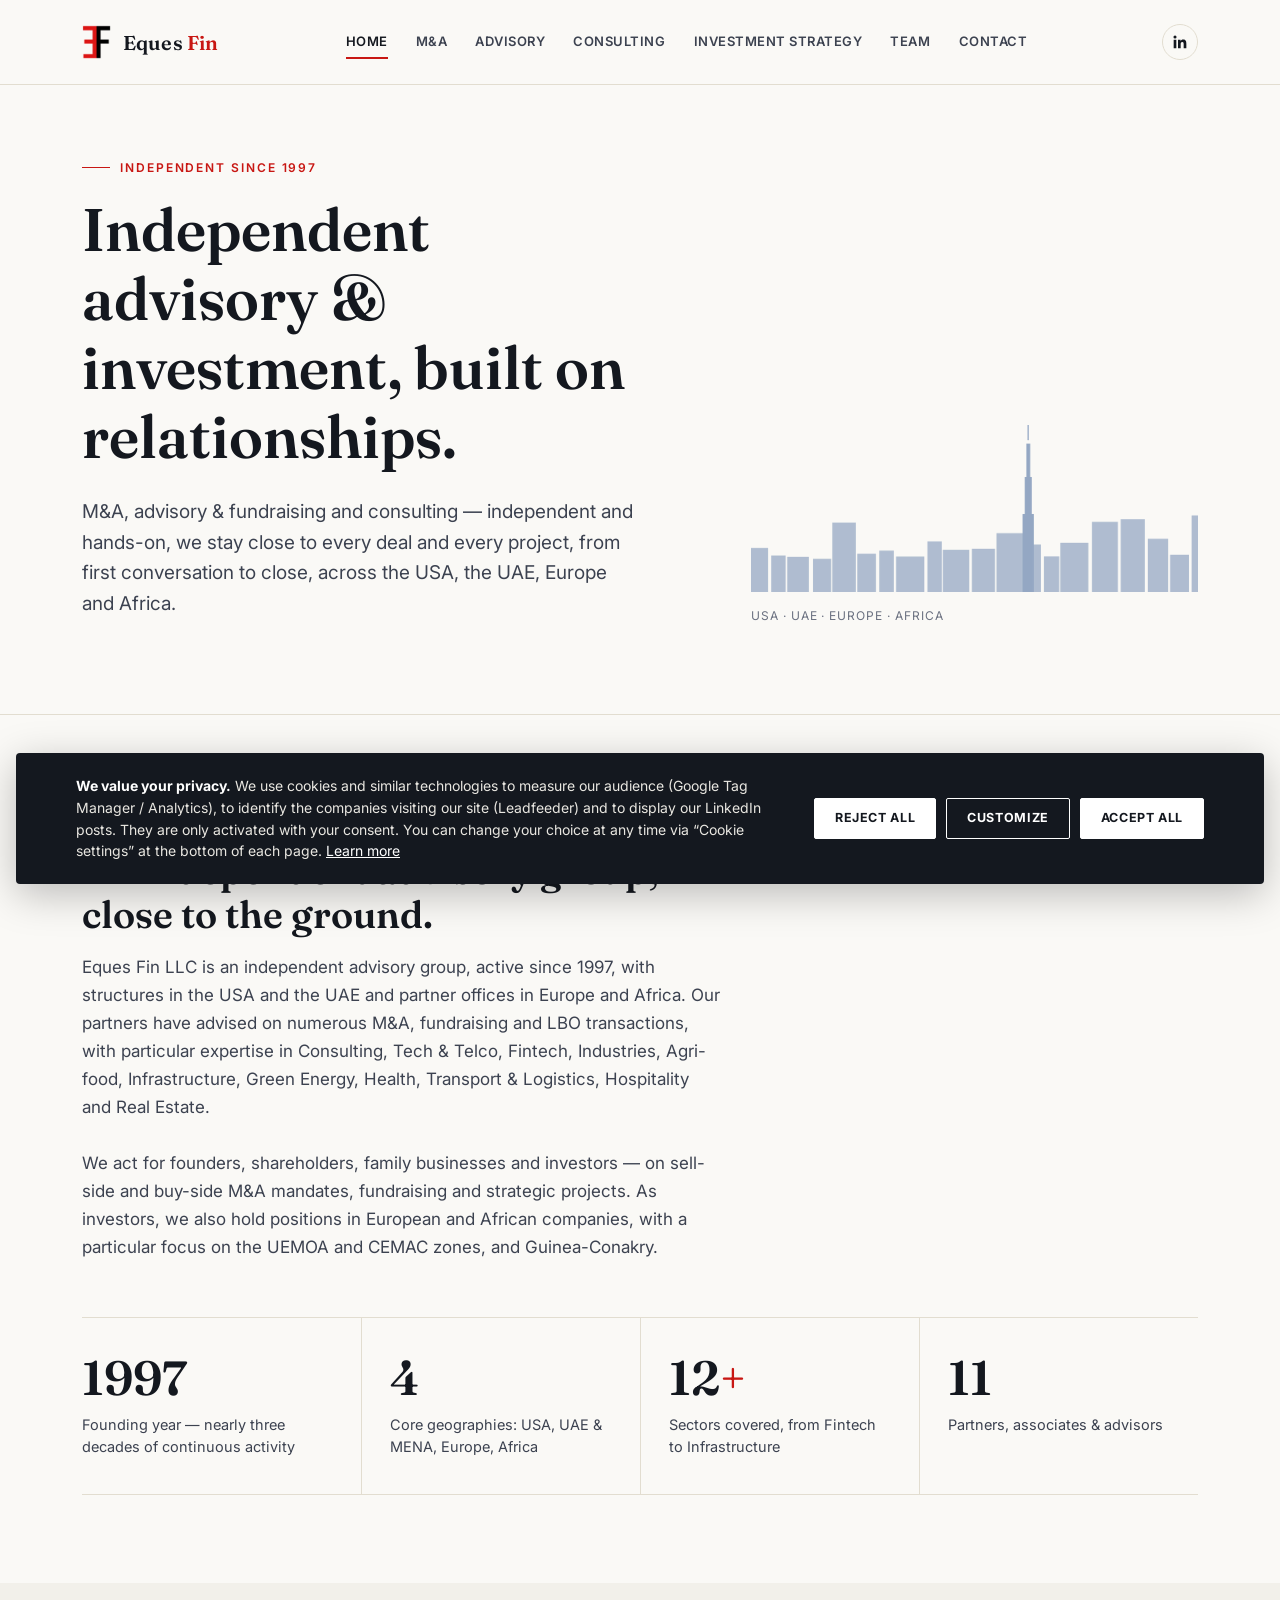
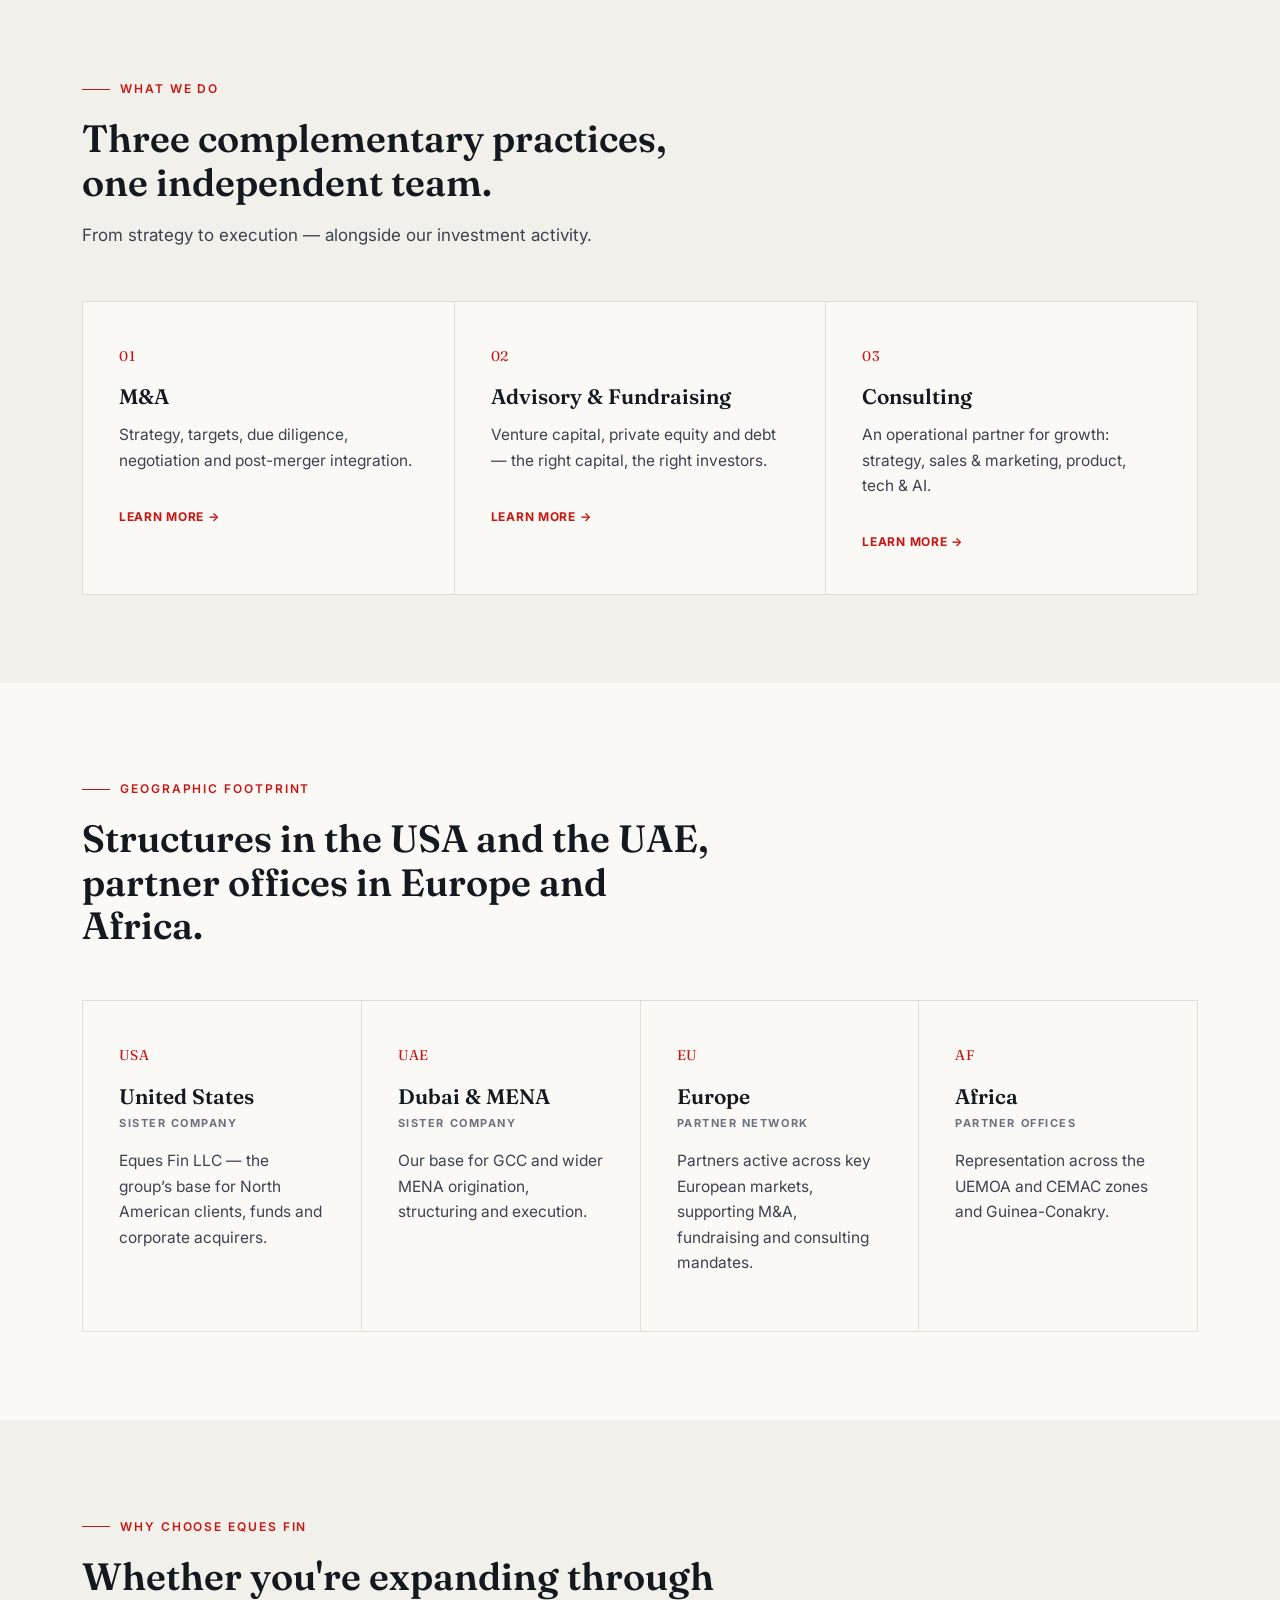
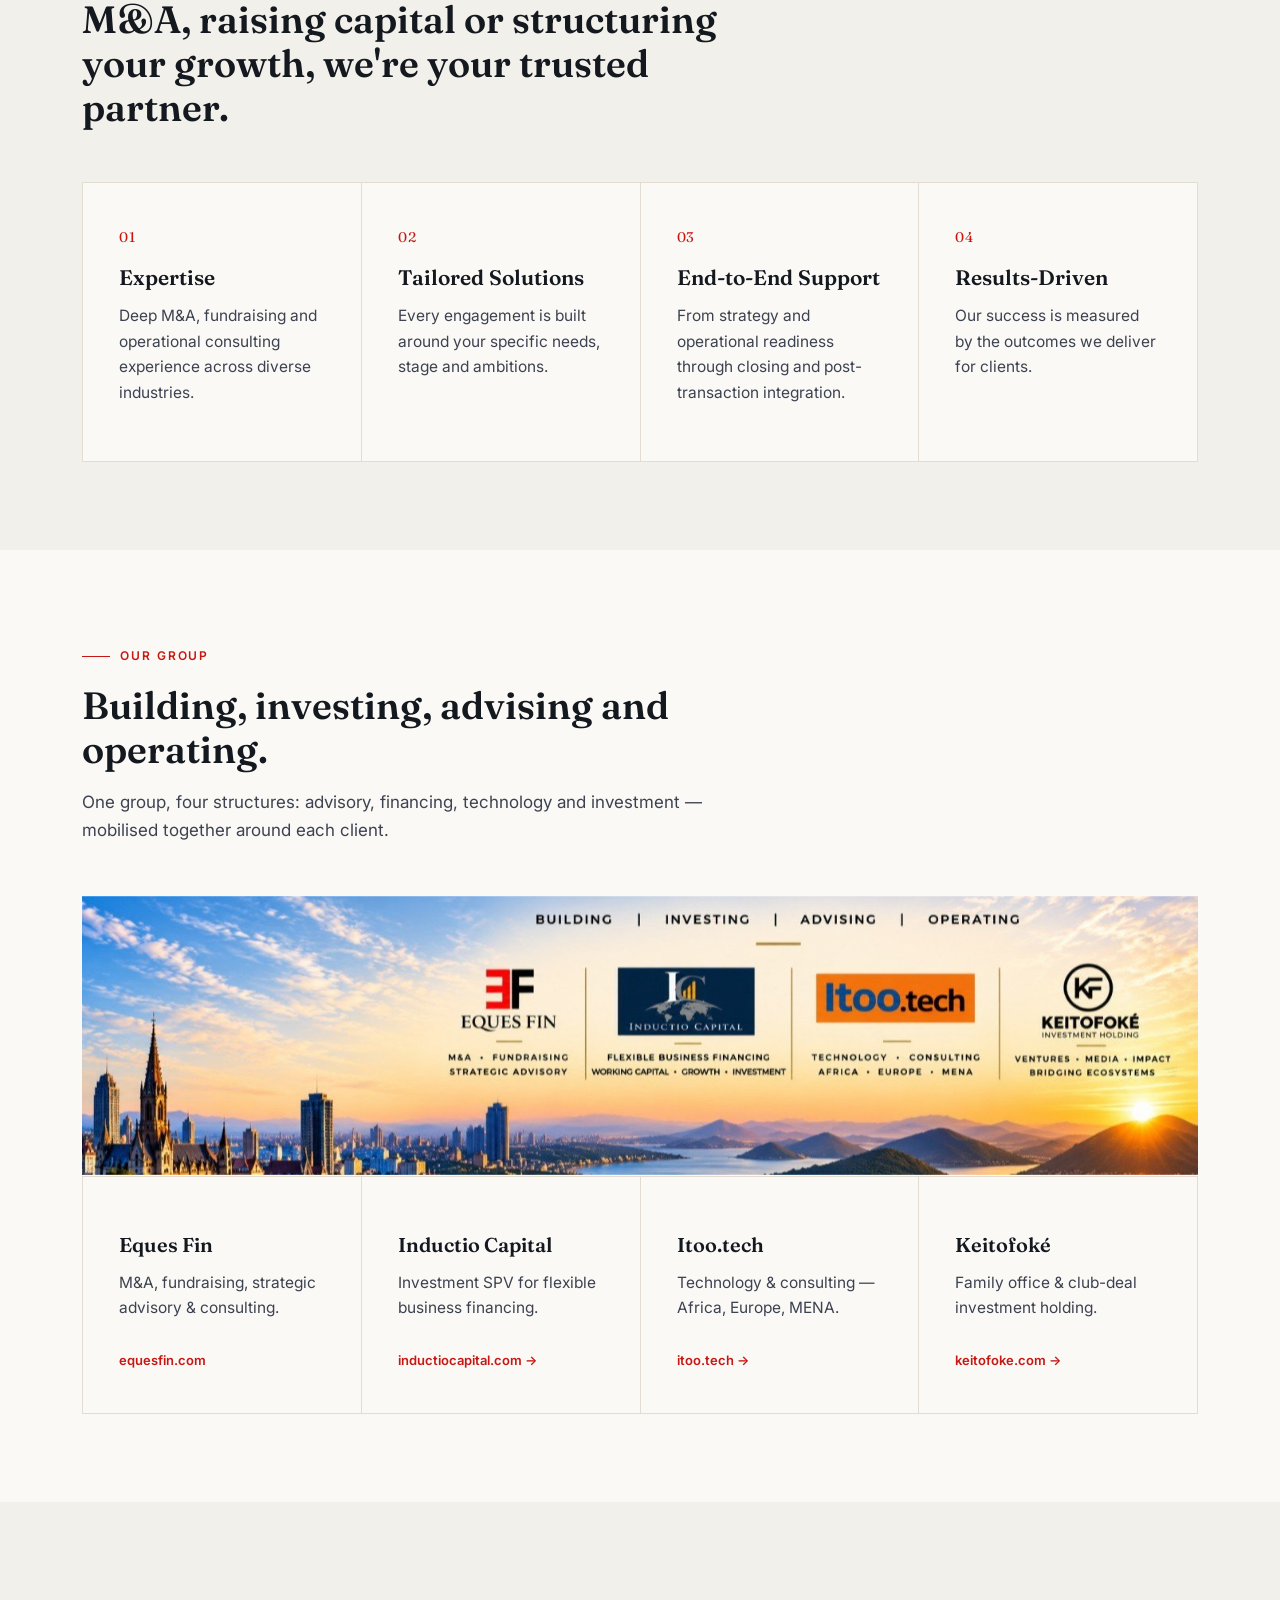
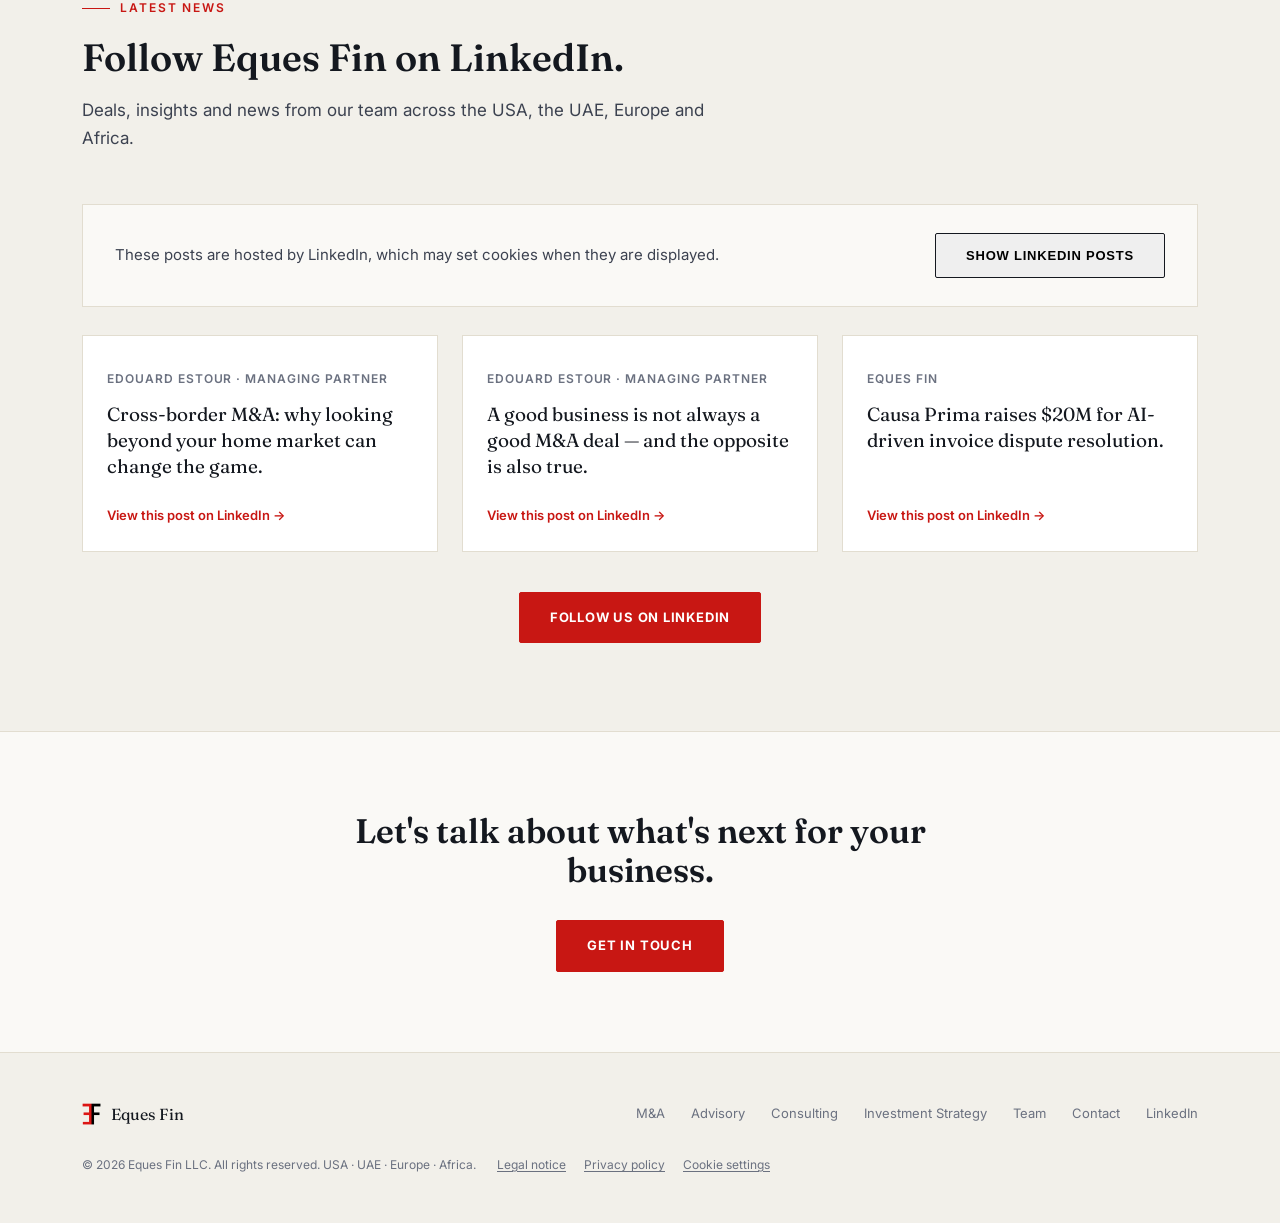
==== index.html @ c5fbca93 "Site Eques Fin : bloc LinkedIn sur la page d'accueil Co-Authored-By: Claude Opus 5.5 <noreply@anthro" ====
<!doctype html>
<html lang="en">
<head>
<!-- Consent: Google Consent Mode v2 defaults (denied). GTM and Leadfeeder are only loaded by /assets/js/consent.js after opt-in. -->
<script>window.dataLayer=window.dataLayer||[];function gtag(){dataLayer.push(arguments);}
gtag('consent','default',{ad_storage:'denied',ad_user_data:'denied',ad_personalization:'denied',analytics_storage:'denied',functionality_storage:'granted',security_storage:'granted',wait_for_update:500});</script>
<script src="/assets/js/consent.js?v=20261022" defer></script>
<meta charset="UTF-8">
<meta name="viewport" content="width=device-width, initial-scale=1">
<title>Home | Eques Fin</title>
<meta name="description" content="Eques Fin is an independent advisory and investment group active since 1997 across the USA, the UAE, Europe and Africa — M&A, advisory & fundraising, consulting and investment.">
<link rel="canonical" href="https://equesfin.com/">
<meta property="og:type" content="website">
<meta property="og:site_name" content="Eques Fin">
<meta property="og:title" content="Home | Eques Fin">
<meta property="og:description" content="Eques Fin is an independent advisory and investment group active since 1997 across the USA, the UAE, Europe and Africa — M&A, advisory & fundraising, consulting and investment.">
<meta property="og:url" content="https://equesfin.com/">
<meta property="og:image" content="https://equesfin.com/assets/img/group-banner.jpg">
<meta name="twitter:card" content="summary_large_image">
<link rel="icon" href="/assets/img/logo_icon.png">
<link rel="preconnect" href="https://fonts.googleapis.com"><link rel="preconnect" href="https://fonts.gstatic.com" crossorigin><link href="https://fonts.googleapis.com/css2?family=Fraunces:opsz,wght@9..144,500;9..144,600;9..144,650&family=Inter:wght@400;500;600;700&display=swap" rel="stylesheet">
<link rel="stylesheet" href="/assets/css/style.css?v=20261022">
<script type="application/ld+json">
{"@context":"https://schema.org","@type":"Organization","name":"Eques Fin LLC","url":"https://www.equesfin.com","logo":"https://www.equesfin.com/assets/img/logo_icon.png","foundingDate":"1997","description":"Independent advisory group active since 1997 across the USA, the UAE, Europe and Africa: M&A, advisory & fundraising, consulting and investment.","areaServed":["United States","United Arab Emirates","Europe","Africa"],"sameAs":["https://www.linkedin.com/company/equesfin/"]}
</script>
</head>
<body>
<header class="site-nav">
  <div class="wrap">
    <a class="brand" href="/">
      <img src="/assets/img/logo_icon.png" alt="Eques Fin">
      <span class="brand-word">Eques <b>Fin</b></span>
    </a>
    <nav class="nav-links" id="navLinks">
      <a href="/" class="active">Home</a>
      <a href="/m-a" class="">M&amp;A</a>
      <a href="/advisory" class="">Advisory</a>
      <a href="/consulting" class="">Consulting</a>
      <a href="/investment-strategy" class="">Investment Strategy</a>
      <a href="/team" class="">Team</a>
      <a href="/contact" class="">Contact</a>
    </nav>
    <a class="nav-li" href="https://www.linkedin.com/company/equesfin/" target="_blank" rel="noopener" aria-label="Eques Fin on LinkedIn"><svg width="18" height="18" viewBox="0 0 24 24" fill="currentColor" aria-hidden="true"><path d="M20.45 20.45h-3.56v-5.57c0-1.33-.02-3.04-1.85-3.04-1.85 0-2.14 1.45-2.14 2.94v5.67H9.34V9h3.42v1.56h.05c.48-.9 1.64-1.85 3.38-1.85 3.6 0 4.27 2.37 4.27 5.46v6.28zM5.34 7.43a2.06 2.06 0 1 1 0-4.12 2.06 2.06 0 0 1 0 4.12zM7.12 20.45H3.56V9h3.56v11.45z"/></svg></a>
    <button class="nav-toggle" id="navToggle" aria-label="Menu"><span></span><span></span><span></span></button>
  </div>
</header>

<section class="hero with-image">
  <div class="wrap hero-grid">
    <div>
      <p class="eyebrow">Independent since 1997</p>
      <h1>Independent advisory &amp; investment, built on relationships.</h1>
      <p class="lede">M&amp;A, advisory &amp; fundraising and consulting &mdash; independent and hands-on, we stay close to every deal and every project, from first conversation to close, across the USA, the UAE, Europe and Africa.</p>
    </div>
    <div class="hero-figure">
      <img src="/assets/img/skyline.png" alt="City skyline">
      <p class="cap">USA &middot; UAE &middot; Europe &middot; Africa</p>
    </div>
  </div>
</section>

<section>
  <div class="wrap">
    <div class="section-head">
      <p class="eyebrow">Who we are</p>
      <h2>An independent advisory group, close to the ground.</h2>
      <p class="sub">Eques Fin LLC is an independent advisory group, active since 1997, with structures in the USA and the UAE and partner offices in Europe and Africa. Our partners have advised on numerous M&amp;A, fundraising and LBO transactions, with particular expertise in Consulting, Tech &amp; Telco, Fintech, Industries, Agri-food, Infrastructure, Green Energy, Health, Transport &amp; Logistics, Hospitality and Real Estate.</p>
    </div>
    <p class="sub" style="max-width:640px;margin-top:-24px;color:var(--ink-soft);font-size:17px;">We act for founders, shareholders, family businesses and investors &mdash; on sell-side and buy-side M&amp;A mandates, fundraising and strategic projects. As investors, we also hold positions in European and African companies, with a particular focus on the UEMOA and CEMAC zones, and Guinea-Conakry.</p>

    <div class="stats" style="margin-top:56px;">
      <div class="stat"><div class="big">1997</div><p>Founding year &mdash; nearly three decades of continuous activity</p></div>
      <div class="stat"><div class="big">4</div><p>Core geographies: USA, UAE &amp; MENA, Europe, Africa</p></div>
      <div class="stat"><div class="big">12<em>+</em></div><p>Sectors covered, from Fintech to Infrastructure</p></div>
      <div class="stat"><div class="big">11</div><p>Partners, associates &amp; advisors</p></div>
    </div>
  </div>
</section>

<section class="alt">
  <div class="wrap">
    <div class="section-head">
      <p class="eyebrow">What we do</p>
      <h2>Three complementary practices, one independent team.</h2>
      <p class="sub">From strategy to execution &mdash; alongside our investment activity.</p>
    </div>
    <div class="grid-cards cols-3">
      <a class="card" href="/m-a">
        <span class="num">01</span>
        <h3>M&amp;A</h3>
        <p>Strategy, targets, due diligence, negotiation and post-merger integration.</p>
        <span class="more">Learn more &rarr;</span>
      </a>
      <a class="card" href="/advisory">
        <span class="num">02</span>
        <h3>Advisory &amp; Fundraising</h3>
        <p>Venture capital, private equity and debt &mdash; the right capital, the right investors.</p>
        <span class="more">Learn more &rarr;</span>
      </a>
      <a class="card" href="/consulting">
        <span class="num">03</span>
        <h3>Consulting</h3>
        <p>An operational partner for growth: strategy, sales &amp; marketing, product, tech &amp; AI.</p>
        <span class="more">Learn more &rarr;</span>
      </a>
    </div>
  </div>
</section>

<section>
  <div class="wrap">
    <div class="section-head">
      <p class="eyebrow">Geographic footprint</p>
      <h2>Structures in the USA and the UAE, partner offices in Europe and Africa.</h2>
    </div>
    <div class="grid-cards cols-4 geo">
      <div class="card">
        <span class="num">USA</span>
        <h3>United States</h3>
        <span class="kind">Sister company</span>
        <p>Eques Fin LLC &mdash; the group&rsquo;s base for North American clients, funds and corporate acquirers.</p>
      </div>
      <div class="card">
        <span class="num">UAE</span>
        <h3>Dubai &amp; MENA</h3>
        <span class="kind">Sister company</span>
        <p>Our base for GCC and wider MENA origination, structuring and execution.</p>
      </div>
      <div class="card">
        <span class="num">EU</span>
        <h3>Europe</h3>
        <span class="kind">Partner network</span>
        <p>Partners active across key European markets, supporting M&amp;A, fundraising and consulting mandates.</p>
      </div>
      <div class="card">
        <span class="num">AF</span>
        <h3>Africa</h3>
        <span class="kind">Partner offices</span>
        <p>Representation across the UEMOA and CEMAC zones and Guinea-Conakry.</p>
      </div>
    </div>
  </div>
</section>

<section class="alt">
  <div class="wrap">
    <div class="section-head">
      <p class="eyebrow">Why choose Eques Fin</p>
      <h2>Whether you're expanding through M&amp;A, raising capital or structuring your growth, we're your trusted partner.</h2>
    </div>
    <div class="grid-cards cols-4">
      <div class="card">
        <span class="num">01</span>
        <h3>Expertise</h3>
        <p>Deep M&amp;A, fundraising and operational consulting experience across diverse industries.</p>
      </div>
      <div class="card">
        <span class="num">02</span>
        <h3>Tailored Solutions</h3>
        <p>Every engagement is built around your specific needs, stage and ambitions.</p>
      </div>
      <div class="card">
        <span class="num">03</span>
        <h3>End-to-End Support</h3>
        <p>From strategy and operational readiness through closing and post-transaction integration.</p>
      </div>
      <div class="card">
        <span class="num">04</span>
        <h3>Results-Driven</h3>
        <p>Our success is measured by the outcomes we deliver for clients.</p>
      </div>
    </div>
  </div>
</section>

<section class="group">
  <div class="wrap">
    <div class="section-head">
      <p class="eyebrow">Our group</p>
      <h2>Building, investing, advising and operating.</h2>
      <p class="sub">One group, four structures: advisory, financing, technology and investment &mdash; mobilised together around each client.</p>
    </div>
    <img class="group-banner" src="/assets/img/group-banner.jpg" alt="Eques Fin, Inductio Capital, Itoo.tech and Keitofoké">
    <div class="grid-cards cols-4">
      <div class="card">
        <h3>Eques Fin</h3>
        <p>M&amp;A, fundraising, strategic advisory &amp; consulting.</p>
        <a class="site" href="https://www.equesfin.com">equesfin.com</a>
      </div>
      <div class="card">
        <h3>Inductio Capital</h3>
        <p>Investment SPV for flexible business financing.</p>
        <a class="site" href="https://www.inductiocapital.com" target="_blank" rel="noopener">inductiocapital.com &rarr;</a>
      </div>
      <div class="card">
        <h3>Itoo.tech</h3>
        <p>Technology &amp; consulting &mdash; Africa, Europe, MENA.</p>
        <a class="site" href="https://www.itoo.tech" target="_blank" rel="noopener">itoo.tech &rarr;</a>
      </div>
      <div class="card">
        <h3>Keitofok&eacute;</h3>
        <p>Family office &amp; club-deal investment holding.</p>
        <a class="site" href="https://www.keitofoke.com" target="_blank" rel="noopener">keitofoke.com &rarr;</a>
      </div>
    </div>
  </div>
</section>

<section class="alt linkedin-feed" id="linkedin">
  <div class="wrap">
    <div class="section-head">
      <p class="eyebrow">Latest news</p>
      <h2>Follow Eques Fin on LinkedIn.</h2>
      <p class="sub">Deals, insights and news from our team across the USA, the UAE, Europe and Africa.</p>
    </div>
    <div class="li-consent" hidden>
      <p>These posts are hosted by LinkedIn, which may set cookies when they are displayed.</p>
      <button type="button" class="btn" data-li-load>Show LinkedIn posts</button>
    </div>
    <div class="li-grid">
      <div class="li-post" data-li-urn="urn:li:activity:7518970971459059712">
        <div class="li-teaser"><span class="li-author">Edouard Estour &middot; Managing Partner</span><p>Cross-border M&amp;A: why looking beyond your home market can change the game.</p></div>
        <a class="li-fallback" href="https://www.linkedin.com/feed/update/urn:li:activity:7518970971459059712" target="_blank" rel="noopener">View this post on LinkedIn &rarr;</a>
      </div>
      <div class="li-post" data-li-urn="urn:li:activity:7516774988008275968">
        <div class="li-teaser"><span class="li-author">Edouard Estour &middot; Managing Partner</span><p>A good business is not always a good M&amp;A deal &mdash; and the opposite is also true.</p></div>
        <a class="li-fallback" href="https://www.linkedin.com/feed/update/urn:li:activity:7516774988008275968" target="_blank" rel="noopener">View this post on LinkedIn &rarr;</a>
      </div>
      <div class="li-post" data-li-urn="urn:li:activity:7516375061646303233">
        <div class="li-teaser"><span class="li-author">Eques Fin</span><p>Causa Prima raises $20M for AI-driven invoice dispute resolution.</p></div>
        <a class="li-fallback" href="https://www.linkedin.com/feed/update/urn:li:activity:7516375061646303233" target="_blank" rel="noopener">View this post on LinkedIn &rarr;</a>
      </div>
    </div>
    <div class="li-follow">
      <a class="btn primary" href="https://www.linkedin.com/company/equesfin/" target="_blank" rel="noopener">Follow us on LinkedIn</a>
    </div>
  </div>
</section>
<script>
/* LinkedIn posts: loaded only with marketing consent, or when the visitor clicks "Show LinkedIn posts". */
(function(){
  var sec=document.getElementById('linkedin'); if(!sec) return;
  var box=sec.querySelector('.li-consent'), done=false;
  function consented(){
    try{var m=document.cookie.match(/(?:^|;\s*)eqf_consent=([^;]*)/);return !!(m&&JSON.parse(decodeURIComponent(m[1])).marketing);}catch(e){return false;}
  }
  function load(){
    if(done) return; done=true; box.hidden=true; sec.classList.add('li-loaded');
    sec.querySelectorAll('.li-post').forEach(function(d){
      var f=document.createElement('iframe');
      f.src='https://www.linkedin.com/embed/feed/update/'+d.getAttribute('data-li-urn');
      f.title='Eques Fin LinkedIn post'; f.loading='lazy'; f.setAttribute('frameborder','0'); f.setAttribute('allowfullscreen','');
      d.insertBefore(f,d.firstChild);
    });
  }
  if(consented()) load(); else box.hidden=false;
  sec.querySelector('[data-li-load]').addEventListener('click',load);
  document.addEventListener('eqf:consent',function(e){ if(e.detail&&e.detail.marketing) load(); });
})();
</script>

<section class="cta-band">
  <div class="wrap">
    <h2>Let's talk about what's next for your business.</h2>
    <a class="btn primary" href="/contact">Get in touch</a>
  </div>
</section>
<footer>
  <div class="wrap footer-grid">
    <div class="footer-brand">
      <img src="/assets/img/logo_icon.png" alt="Eques Fin">
      Eques Fin
    </div>
    <div class="footer-links">
      <a href="/m-a">M&amp;A</a>
      <a href="/advisory">Advisory</a>
      <a href="/consulting">Consulting</a>
      <a href="/investment-strategy">Investment Strategy</a>
      <a href="/team">Team</a>
      <a href="/contact">Contact</a>
      <a href="https://www.linkedin.com/company/equesfin/" target="_blank" rel="noopener">LinkedIn</a>
    </div>
    <div class="footer-copy">&copy; 2026 Eques Fin LLC. All rights reserved. USA &middot; UAE &middot; Europe &middot; Africa.
      <span class="footer-legal"><a href="/legal-notice">Legal notice</a><a href="/privacy-policy">Privacy policy</a><a href="/privacy-policy#cookies" data-cookie-settings>Cookie settings</a></span></div>
  </div>
</footer>
<script>
  var t=document.getElementById('navToggle'), n=document.getElementById('navLinks');
  if(t){t.addEventListener('click',function(){n.classList.toggle('open');});}
</script>
</body>
</html>
---- assets/css/style.css ----
/* ===== Eques Fin — Netlify rebuild ===== */

:root{
  --bg:#faf9f6;
  --bg-alt:#f2f0ea;
  --ink:#14181f;
  --ink-soft:#3c4250;
  --muted:#6b7180;
  --red:#c81713;
  --line:#e2ddd0;
  --white:#ffffff;
  --serif:"Fraunces", Georgia, "Times New Roman", serif;
  --sans:-apple-system, BlinkMacSystemFont, "Inter", "Segoe UI", Helvetica, Arial, sans-serif;
  --maxw:1180px;
}

*{box-sizing:border-box;}
html{scroll-behavior:smooth;}
body{
  margin:0;
  background:var(--bg);
  color:var(--ink);
  font-family:var(--sans);
  font-size:16px;
  line-height:1.65;
  -webkit-font-smoothing:antialiased;
}
img{max-width:100%;display:block;}
a{color:inherit;text-decoration:none;}
.wrap{max-width:var(--maxw);margin:0 auto;padding:0 32px;}

h1,h2,h3,h4{
  font-family:var(--serif);
  font-weight:600;
  line-height:1.15;
  margin:0;
  color:var(--ink);
}

.eyebrow{
  display:inline-flex;
  align-items:center;
  gap:10px;
  font-size:12px;
  font-weight:600;
  letter-spacing:.16em;
  text-transform:uppercase;
  color:var(--red);
  margin:0 0 18px;
}
.eyebrow::before{
  content:"";
  width:28px;
  height:1px;
  background:var(--red);
  display:inline-block;
}

/* ---------- Nav ---------- */
.site-nav{
  position:sticky;
  top:0;
  z-index:50;
  background:rgba(250,249,246,.92);
  backdrop-filter:saturate(180%) blur(8px);
  border-bottom:1px solid var(--line);
}
.site-nav .wrap{
  display:flex;
  align-items:center;
  justify-content:space-between;
  height:84px;
}
.brand{display:flex;align-items:center;gap:12px;}
.brand img{height:34px;width:auto;}
.brand-word{font-family:var(--serif);font-size:20px;font-weight:600;letter-spacing:.01em;}
.brand-word b{color:var(--red);font-weight:600;}

.nav-links{display:flex;align-items:center;gap:34px;}
.nav-links a{
  font-size:13px;
  font-weight:600;
  letter-spacing:.04em;
  text-transform:uppercase;
  color:var(--ink-soft);
  position:relative;
  padding:6px 0;
}
.nav-links a:hover,.nav-links a.active{color:var(--ink);}
.nav-links a.active::after{
  content:"";
  position:absolute;
  left:0;right:0;bottom:0;
  height:2px;
  background:var(--red);
}
.nav-cta{
  border:1px solid var(--ink);
  padding:9px 18px !important;
  border-radius:2px;
}
.nav-cta:hover{background:var(--ink);color:var(--white) !important;}

.nav-toggle{display:none;background:none;border:0;cursor:pointer;padding:8px;}
.nav-toggle span{display:block;width:22px;height:2px;background:var(--ink);margin:5px 0;}

.nav-li{
  display:flex;
  align-items:center;
  justify-content:center;
  width:36px;height:36px;
  border-radius:50%;
  color:var(--ink);
  border:1px solid var(--line);
  margin-left:8px;
  transition:background .2s ease,color .2s ease;
}
.nav-li:hover{background:var(--red);color:var(--white);border-color:var(--red);}
.nav-li-mobile{display:none;}

/* ---------- Hero ---------- */
.hero{
  padding:96px 0 76px;
  border-bottom:1px solid var(--line);
}
.hero.with-image{padding-top:64px;}
.hero-grid{
  display:grid;
  grid-template-columns:1.15fr .85fr;
  gap:64px;
  align-items:end;
}
.hero h1{
  font-size:clamp(38px,5vw,60px);
  max-width:15ch;
}
.hero .lede{
  margin-top:26px;
  font-size:19px;
  color:var(--ink-soft);
  max-width:46ch;
  line-height:1.6;
}
.hero-figure{position:relative;}
.hero-figure img{width:100%;height:auto;opacity:.9;}
.hero-figure .cap{
  margin-top:14px;
  font-size:12px;
  letter-spacing:.08em;
  text-transform:uppercase;
  color:var(--muted);
}

.page-hero{padding:80px 0 56px;border-bottom:1px solid var(--line);}
.page-hero h1{font-size:clamp(34px,4.6vw,50px);max-width:20ch;}
.page-hero .lede{margin-top:22px;font-size:18px;color:var(--ink-soft);max-width:60ch;}

/* ---------- Sections ---------- */
section{padding:88px 0;}
section.alt{background:var(--bg-alt);}
section.tight{padding:64px 0;}
.section-head{max-width:640px;margin-bottom:52px;}
.section-head h2{font-size:clamp(28px,3.4vw,38px);}
.section-head .sub{margin-top:16px;color:var(--ink-soft);font-size:17px;}

hr.rule{border:0;border-top:1px solid var(--line);margin:0;}

/* ---------- Numbered feature grid (replaces bullet lists) ---------- */
.grid-cards{
  display:grid;
  grid-template-columns:repeat(2,1fr);
  gap:1px;
  background:var(--line);
  border:1px solid var(--line);
}
.grid-cards.cols-4{grid-template-columns:repeat(4,1fr);}
.card{
  background:var(--bg);
  padding:40px 36px;
}
.card .num{
  font-family:var(--serif);
  font-size:14px;
  color:var(--red);
  letter-spacing:.06em;
}
.card h3{
  margin-top:16px;
  font-size:21px;
  font-weight:600;
}
.card p{
  margin-top:14px;
  color:var(--ink-soft);
  font-size:15.5px;
}

/* ---------- Flowing service sections (M&A / Advisory / Investment Strategy) ---------- */
.service-block{
  display:grid;
  grid-template-columns:220px 1fr;
  gap:40px;
  padding:44px 0;
  border-top:1px solid var(--line);
}
.service-block:first-of-type{border-top:1px solid var(--line);}
.service-block .label{
  font-family:var(--serif);
  font-size:20px;
  color:var(--ink);
  padding-top:2px;
}
.service-block .label .tag{
  display:block;
  font-family:var(--sans);
  font-size:11px;
  letter-spacing:.14em;
  text-transform:uppercase;
  color:var(--red);
  margin-bottom:10px;
  font-weight:700;
}
.service-block p{
  font-size:17px;
  color:var(--ink-soft);
  max-width:62ch;
  margin:0;
}
.services-list{border-bottom:1px solid var(--line);}

/* prose section for narrative copy without bullets */
.prose{max-width:70ch;}
.prose p{font-size:17px;color:var(--ink-soft);margin:0 0 20px;}
.prose h3{font-size:23px;margin:36px 0 14px;}
.prose h3 .tag{
  display:block;
  font-family:var(--sans);
  font-size:11px;
  letter-spacing:.14em;
  text-transform:uppercase;
  color:var(--red);
  margin-bottom:8px;
  font-weight:700;
}

/* ---------- Quote block ---------- */
.quote-block{
  display:grid;
  grid-template-columns:160px 1fr;
  gap:44px;
  align-items:center;
  padding:56px;
  background:var(--ink);
  color:var(--bg);
}
.quote-block img{
  width:150px;height:150px;
  border-radius:50%;
  object-fit:cover;
  filter:grayscale(1);
  border:1px solid rgba(255,255,255,.2);
}
.quote-block .mark{
  font-family:var(--serif);
  font-size:64px;
  line-height:.5;
  color:var(--red);
  display:block;
  margin-bottom:8px;
}
.quote-block blockquote{
  margin:0;
  font-family:var(--serif);
  font-size:22px;
  font-style:italic;
  line-height:1.5;
  color:#f4f2ec;
}
.quote-block figcaption{
  margin-top:20px;
  font-size:14px;
  color:#b9bcc4;
}
.quote-block figcaption b{color:var(--bg);font-weight:600;}

/* ---------- Closing CTA ---------- */
.cta-band{
  padding:80px 0;
  text-align:center;
  border-top:1px solid var(--line);
}
.cta-band h2{font-size:clamp(26px,3.4vw,34px);max-width:26ch;margin:0 auto;}
.cta-band .btn{margin-top:30px;}

.btn{
  display:inline-block;
  padding:14px 30px;
  border:1px solid var(--ink);
  font-size:13px;
  font-weight:700;
  letter-spacing:.06em;
  text-transform:uppercase;
  border-radius:2px;
}
.btn:hover{background:var(--ink);color:var(--white);}
.btn.primary{background:var(--red);border-color:var(--red);color:var(--white);}
.btn.primary:hover{background:#a51110;border-color:#a51110;}

/* ---------- Team ---------- */
.team-grid{
  display:grid;
  grid-template-columns:repeat(3,1fr);
  gap:44px 36px;
}
.team-card{}
.team-photo{
  aspect-ratio:1/1;
  overflow:hidden;
  background:var(--bg-alt);
}
.team-photo img{width:100%;height:100%;object-fit:cover;filter:grayscale(1) contrast(1.02);transition:filter .35s ease;}
.team-card .name{margin-top:18px;font-family:var(--serif);font-size:19px;font-weight:600;}
.team-card .role{margin-top:4px;font-size:13px;letter-spacing:.03em;color:var(--muted);text-transform:uppercase;}
.team-card .li{
  display:inline-flex;
  align-items:center;
  gap:6px;
  margin-top:10px;
  font-size:12px;
  color:var(--red);
  font-weight:600;
}

/* ---------- Contact ---------- */
.contact-grid{
  display:grid;
  grid-template-columns:1fr 1fr;
  gap:64px;
}
.form-row{margin-bottom:20px;}
.form-row label{
  display:block;
  font-size:12px;
  font-weight:700;
  letter-spacing:.06em;
  text-transform:uppercase;
  color:var(--muted);
  margin-bottom:8px;
}
.form-row input,.form-row select,.form-row textarea{
  width:100%;
  border:1px solid var(--line);
  background:var(--white);
  padding:13px 14px;
  font-family:var(--sans);
  font-size:15px;
  color:var(--ink);
  border-radius:2px;
}
.form-row input:focus,.form-row select:focus,.form-row textarea:focus{
  outline:none;
  border-color:var(--red);
}
.form-row textarea{resize:vertical;min-height:130px;}

.contact-info .block{margin-bottom:36px;}
.contact-info h3{font-size:13px;letter-spacing:.1em;text-transform:uppercase;color:var(--red);margin-bottom:12px;font-weight:700;}
.contact-info p{margin:0;color:var(--ink-soft);font-size:16px;line-height:1.6;}
.contact-info .addr{font-family:var(--serif);font-size:20px;color:var(--ink);margin-bottom:6px;}

/* ---------- Footer ---------- */
footer{
  border-top:1px solid var(--line);
  padding:48px 0;
  background:var(--bg-alt);
}
.footer-grid{
  display:flex;
  align-items:center;
  justify-content:space-between;
  flex-wrap:wrap;
  gap:20px;
}
.footer-brand{display:flex;align-items:center;gap:10px;font-family:var(--serif);font-size:16px;}
.footer-brand img{height:22px;}
.footer-links{display:flex;flex-wrap:wrap;gap:12px 26px;font-size:13px;color:var(--muted);}
.footer-links a:hover{color:var(--ink);}
.footer-copy{font-size:12px;color:var(--muted);width:100%;margin-top:8px;}

/* ===== 2027 update — additions ===== */
.nav-links{gap:28px;}

/* Key figures */
.stats{
  display:grid;
  grid-template-columns:repeat(4,1fr);
  border-top:1px solid var(--line);
  border-bottom:1px solid var(--line);
}
.stat{padding:36px 28px;border-left:1px solid var(--line);}
.stat:first-child{border-left:0;padding-left:0;}
.stat .big{font-family:var(--serif);font-size:clamp(36px,4vw,48px);font-weight:600;line-height:1;color:var(--ink);}
.stat .big em{font-style:normal;color:var(--red);}
.stat p{margin:12px 0 0;font-size:14.5px;color:var(--ink-soft);line-height:1.5;}

/* Geographic footprint */
.geo .card .kind{
  display:inline-block;
  font-size:11px;
  font-weight:700;
  letter-spacing:.14em;
  text-transform:uppercase;
  color:var(--muted);
  margin-top:4px;
}

/* Practices (3 columns) */
.grid-cards.cols-3{grid-template-columns:repeat(3,1fr);}
.card .more{display:inline-block;margin-top:18px;font-size:12px;font-weight:700;letter-spacing:.06em;text-transform:uppercase;color:var(--red);}

/* Group structures */
.group-banner{width:100%;height:auto;margin-bottom:1px;}
.group .card h3{font-size:20px;}
.group .card a.site{display:inline-block;margin-top:14px;font-size:13px;color:var(--red);font-weight:600;}

/* Team segments */
.team-section + .team-section{border-top:1px solid var(--line);}
.team-section .section-head{margin-bottom:44px;}
.team-grid.cols-4{grid-template-columns:repeat(4,1fr);gap:40px 28px;}
.team-photo{border-radius:50%;}
.team-card{text-align:center;}
.team-card .name{font-size:18px;}
.team-lead{
  display:grid;
  grid-template-columns:1fr 1.4fr;
  gap:64px;
  align-items:start;
}
.team-lead .prose p{font-size:16.5px;}

/* Consulting: engagement models */
.models{counter-reset:m;}
.chips{display:flex;flex-wrap:wrap;gap:8px;margin-top:14px;}
.chips span{font-size:12.5px;padding:6px 12px;border:1px solid var(--line);border-radius:999px;color:var(--ink-soft);background:var(--white);}
.when-list{margin:0;padding:0;list-style:none;}
.when-list li{padding:18px 0 18px 44px;border-top:1px solid var(--line);position:relative;font-size:17px;color:var(--ink-soft);}
.when-list li:last-child{border-bottom:1px solid var(--line);}
.when-list li span{position:absolute;left:0;top:18px;font-family:var(--serif);color:var(--red);font-size:15px;}


/* ===== Legal pages & cookie consent ===== */
.footer-legal{display:inline-flex;flex-wrap:wrap;gap:6px 18px;margin-left:18px;}
.footer-legal a{text-decoration:underline;text-underline-offset:2px;}
.footer-legal a:hover{color:var(--ink);}
.form-note{font-size:12.5px;color:var(--muted);margin:0 0 18px;line-height:1.5;}
.form-note a{text-decoration:underline;}
.legal a{color:var(--red);text-decoration:underline;text-underline-offset:2px;}
.legal h3{font-size:21px;}
.table-wrap{overflow-x:auto;margin:0 0 22px;}
.legal table{width:100%;border-collapse:collapse;font-size:14.5px;min-width:560px;}
.legal th,.legal td{text-align:left;vertical-align:top;padding:12px 14px;border-bottom:1px solid var(--line);color:var(--ink-soft);}
.legal th{font-size:11px;letter-spacing:.1em;text-transform:uppercase;color:var(--muted);border-bottom:1px solid var(--ink);}
.legal code{font-size:13px;background:var(--bg-alt);padding:1px 5px;border-radius:2px;}

.cc-banner{position:fixed;left:16px;right:16px;bottom:16px;z-index:200;background:var(--ink);color:#e9e7e1;border-radius:4px;box-shadow:0 10px 40px rgba(0,0,0,.25);}
.cc-inner{max-width:var(--maxw);margin:0 auto;padding:22px 26px;display:flex;gap:28px;align-items:center;}
.cc-text{font-size:14px;line-height:1.55;flex:1;}
.cc-text strong{color:#fff;}
.cc-text a{color:#fff;text-decoration:underline;}
.cc-actions{display:flex;gap:10px;flex-wrap:wrap;}
.cc-btn{font:700 12.5px/1 var(--sans);letter-spacing:.05em;text-transform:uppercase;padding:13px 20px;border-radius:2px;cursor:pointer;border:1px solid currentColor;background:transparent;color:inherit;white-space:nowrap;}
.cc-banner .cc-btn{color:#fff;}
.cc-btn[data-cc="accept"],.cc-btn[data-cc="reject"]{background:#fff;color:var(--ink);border-color:#fff;}
.cc-btn:hover{opacity:.85;}
.cc-modal{position:fixed;inset:0;z-index:210;background:rgba(20,24,31,.55);display:flex;align-items:center;justify-content:center;padding:16px;}
.cc-modal[hidden]{display:none;}
.cc-panel{background:var(--bg);color:var(--ink);max-width:620px;width:100%;max-height:calc(100vh - 32px);overflow:auto;padding:32px;border-radius:4px;}
.cc-panel h2{font-size:26px;}
.cc-lead{color:var(--ink-soft);font-size:15px;margin:10px 0 18px;}
.cc-row{display:flex;gap:18px;align-items:center;justify-content:space-between;padding:16px 0;border-top:1px solid var(--line);cursor:pointer;position:relative;}
.cc-row b{font-size:15px;}
.cc-row p{margin:4px 0 0;font-size:13.5px;color:var(--muted);line-height:1.5;}
.cc-always{font-size:12px;font-weight:700;color:var(--muted);white-space:nowrap;}
.cc-row input{position:absolute;opacity:0;width:1px;height:1px;}
.cc-switch{flex:none;width:44px;height:24px;border-radius:12px;background:#c9c5bb;position:relative;transition:background .2s;}
.cc-switch::after{content:"";position:absolute;top:3px;left:3px;width:18px;height:18px;border-radius:50%;background:#fff;transition:transform .2s;}
.cc-row input:checked + .cc-switch{background:var(--red);}
.cc-row input:checked + .cc-switch::after{transform:translateX(20px);}
.cc-row input:focus-visible + .cc-switch{outline:2px solid var(--ink);outline-offset:2px;}
.cc-panel .cc-actions{margin-top:22px;justify-content:flex-end;border-top:1px solid var(--line);padding-top:20px;}
.cc-panel .cc-btn{color:var(--ink);}
.cc-panel .cc-btn[data-cc="accept"],.cc-panel .cc-btn[data-cc="reject"]{background:var(--ink);color:#fff;border-color:var(--ink);}
@media (max-width:820px){
  .cc-inner{flex-direction:column;align-items:stretch;gap:16px;padding:18px;}
  .cc-actions .cc-btn{flex:1;}
  .footer-legal{margin-left:0;display:flex;margin-top:8px;}
}

/* ---------- Responsive ---------- */
@media (max-width:1080px){
  .nav-links{gap:20px;}
  .nav-links a{font-size:12px;}
}
@media (max-width:920px){
  .hero-grid{grid-template-columns:1fr;gap:36px;}
  .grid-cards{grid-template-columns:repeat(2,1fr) !important;}
  .service-block{grid-template-columns:1fr;gap:14px;}
  .quote-block{grid-template-columns:1fr;text-align:center;padding:40px 28px;}
  .quote-block img{margin:0 auto;}
  .contact-grid{grid-template-columns:1fr;gap:48px;}
  .team-grid,.team-grid.cols-4{grid-template-columns:repeat(2,1fr);}
  .team-lead{grid-template-columns:1fr;gap:40px;}
  .stats{grid-template-columns:repeat(2,1fr);}
  .stat:nth-child(3){border-left:0;padding-left:0;}
  .stat:nth-child(n+3){border-top:1px solid var(--line);}
}
@media (max-width:720px){
  /* backdrop-filter on an ancestor creates a containing block for fixed
     descendants in most browsers, which breaks the full-screen mobile
     menu below (it gets confined to the header's own box instead of the
     viewport). Drop the blur on mobile so position:fixed works normally. */
  .site-nav{backdrop-filter:none;background:var(--bg);}

  .nav-links{
    display:flex;
    position:fixed;
    top:84px;left:0;right:0;bottom:0;
    width:100%;
    height:calc(100% - 84px);
    background-color:var(--bg);
    opacity:1;
    z-index:100;
    flex-direction:column;
    align-items:stretch;
    padding:32px;
    gap:6px;
    overflow-y:auto;
    -webkit-overflow-scrolling:touch;
    clip-path:inset(0 0 0 100%);
    transition:clip-path .3s ease, visibility .3s;
    visibility:hidden;
  }
  .nav-links.open{clip-path:inset(0 0 0 0);visibility:visible;}
  .nav-links a{
    width:100%;
    padding:16px 4px;
    border-bottom:1px solid var(--line);
    font-size:15px;
  }
  .nav-li{z-index:101;position:relative;margin-left:auto;margin-right:8px;}
  .nav-toggle{display:block;position:relative;z-index:101;}
  .grid-cards{grid-template-columns:1fr !important;}
  .grid-cards.cols-4{grid-template-columns:1fr !important;}
  section{padding:56px 0;}
  .wrap{padding:0 22px;}
  .team-grid,.team-grid.cols-4{grid-template-columns:repeat(2,1fr);gap:30px 20px;}
  .stat{padding:26px 16px;}
  .stat:nth-child(odd){padding-left:0;}
}

/* ---------- LinkedIn feed (home) ---------- */
.li-consent{border:1px solid var(--line);background:var(--bg);padding:28px 32px;margin-bottom:28px;display:flex;align-items:center;justify-content:space-between;gap:24px;flex-wrap:wrap;}
.li-consent[hidden]{display:none;}
.li-consent p{margin:0;color:var(--ink-soft);font-size:15px;}
.li-grid{display:grid;grid-template-columns:repeat(3,1fr);gap:24px;align-items:stretch;}
.li-loaded .li-grid{align-items:start;}
.li-post{background:var(--white);border:1px solid var(--line);min-height:120px;display:flex;flex-direction:column;}
.li-post iframe{display:block;width:100%;height:620px;border:0;}
.li-fallback{display:block;padding:18px 24px 24px;font-size:13px;font-weight:600;color:var(--red);}
.li-loaded .li-fallback{border-top:1px solid var(--line);}
.li-follow{margin-top:40px;text-align:center;}
.li-teaser{padding:28px 24px 8px;flex:1;}
.li-author{font-size:12px;font-weight:600;letter-spacing:.08em;text-transform:uppercase;color:var(--muted);}
.li-teaser p{margin:12px 0 0;font-family:var(--serif);font-size:19px;line-height:1.35;color:var(--ink);}
.li-loaded .li-teaser{display:none;}
@media (max-width:980px){.li-grid{grid-template-columns:1fr;max-width:560px;margin:0 auto;}}
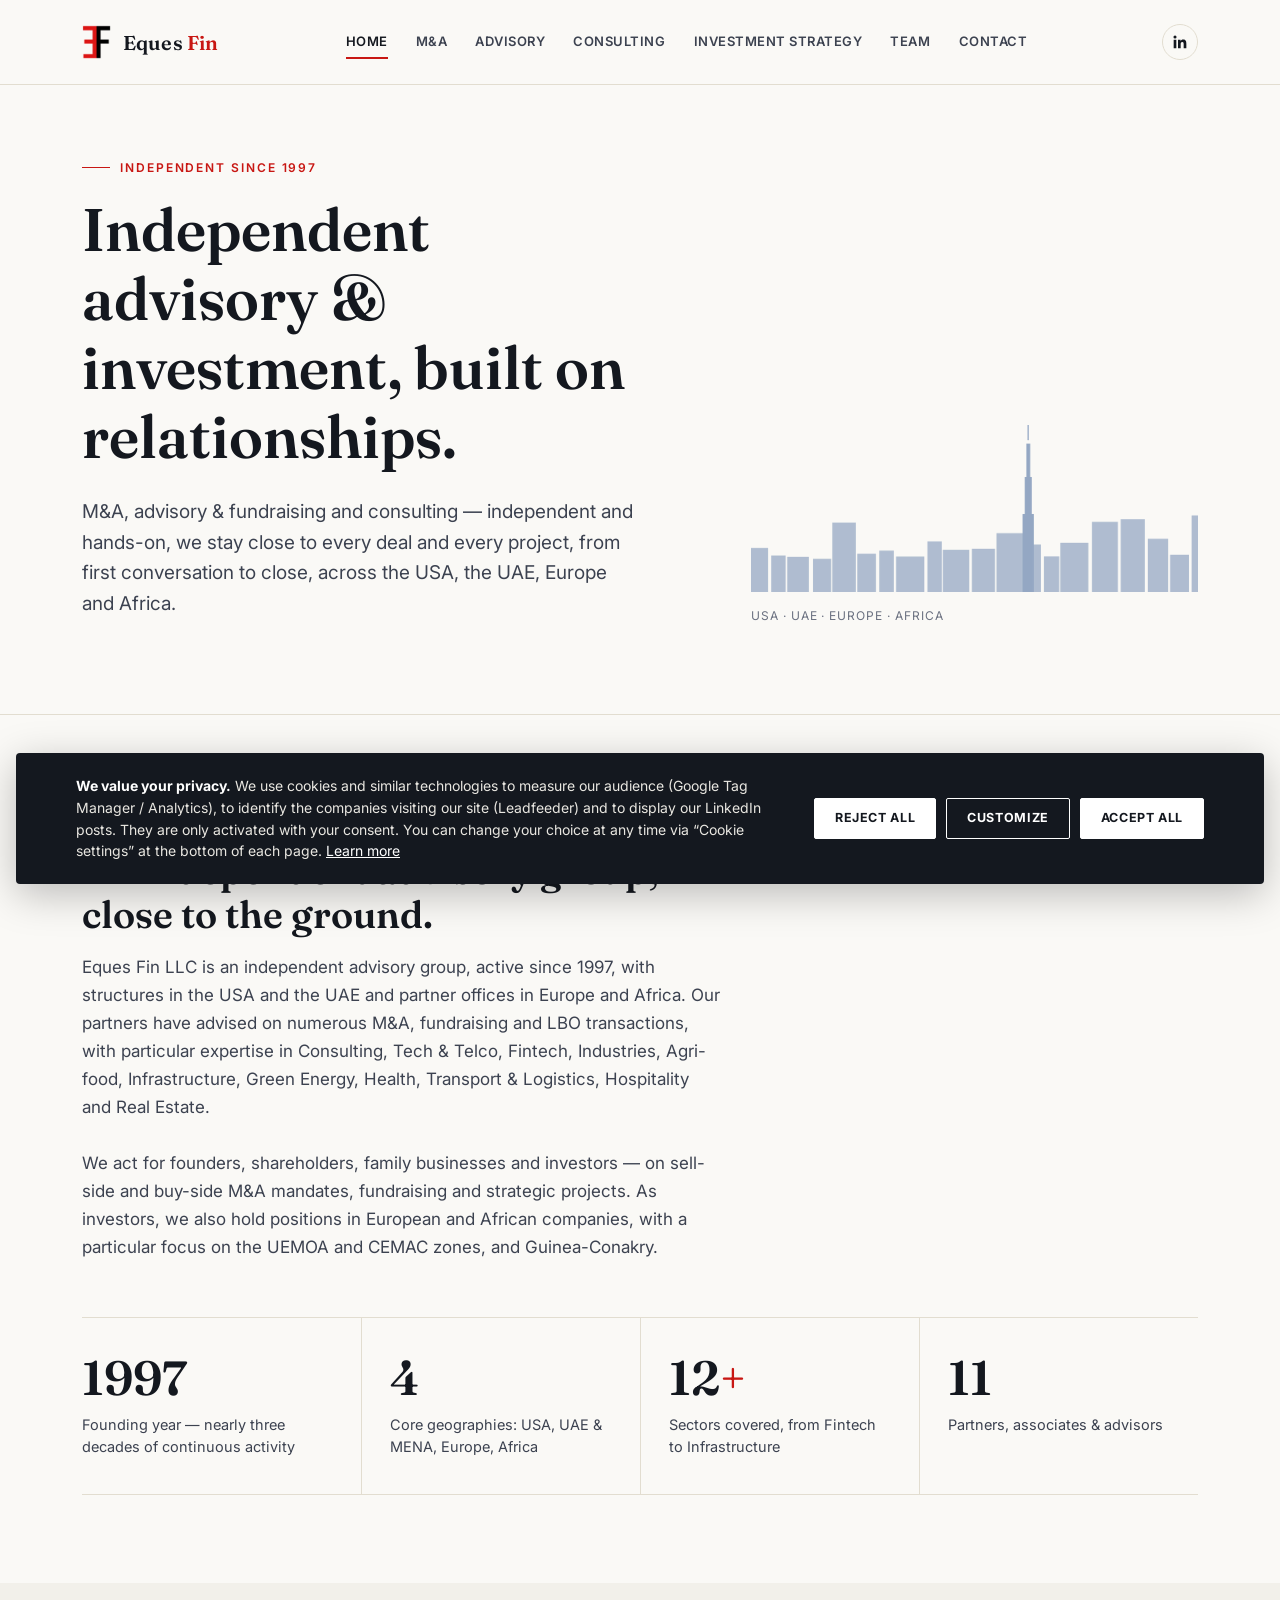
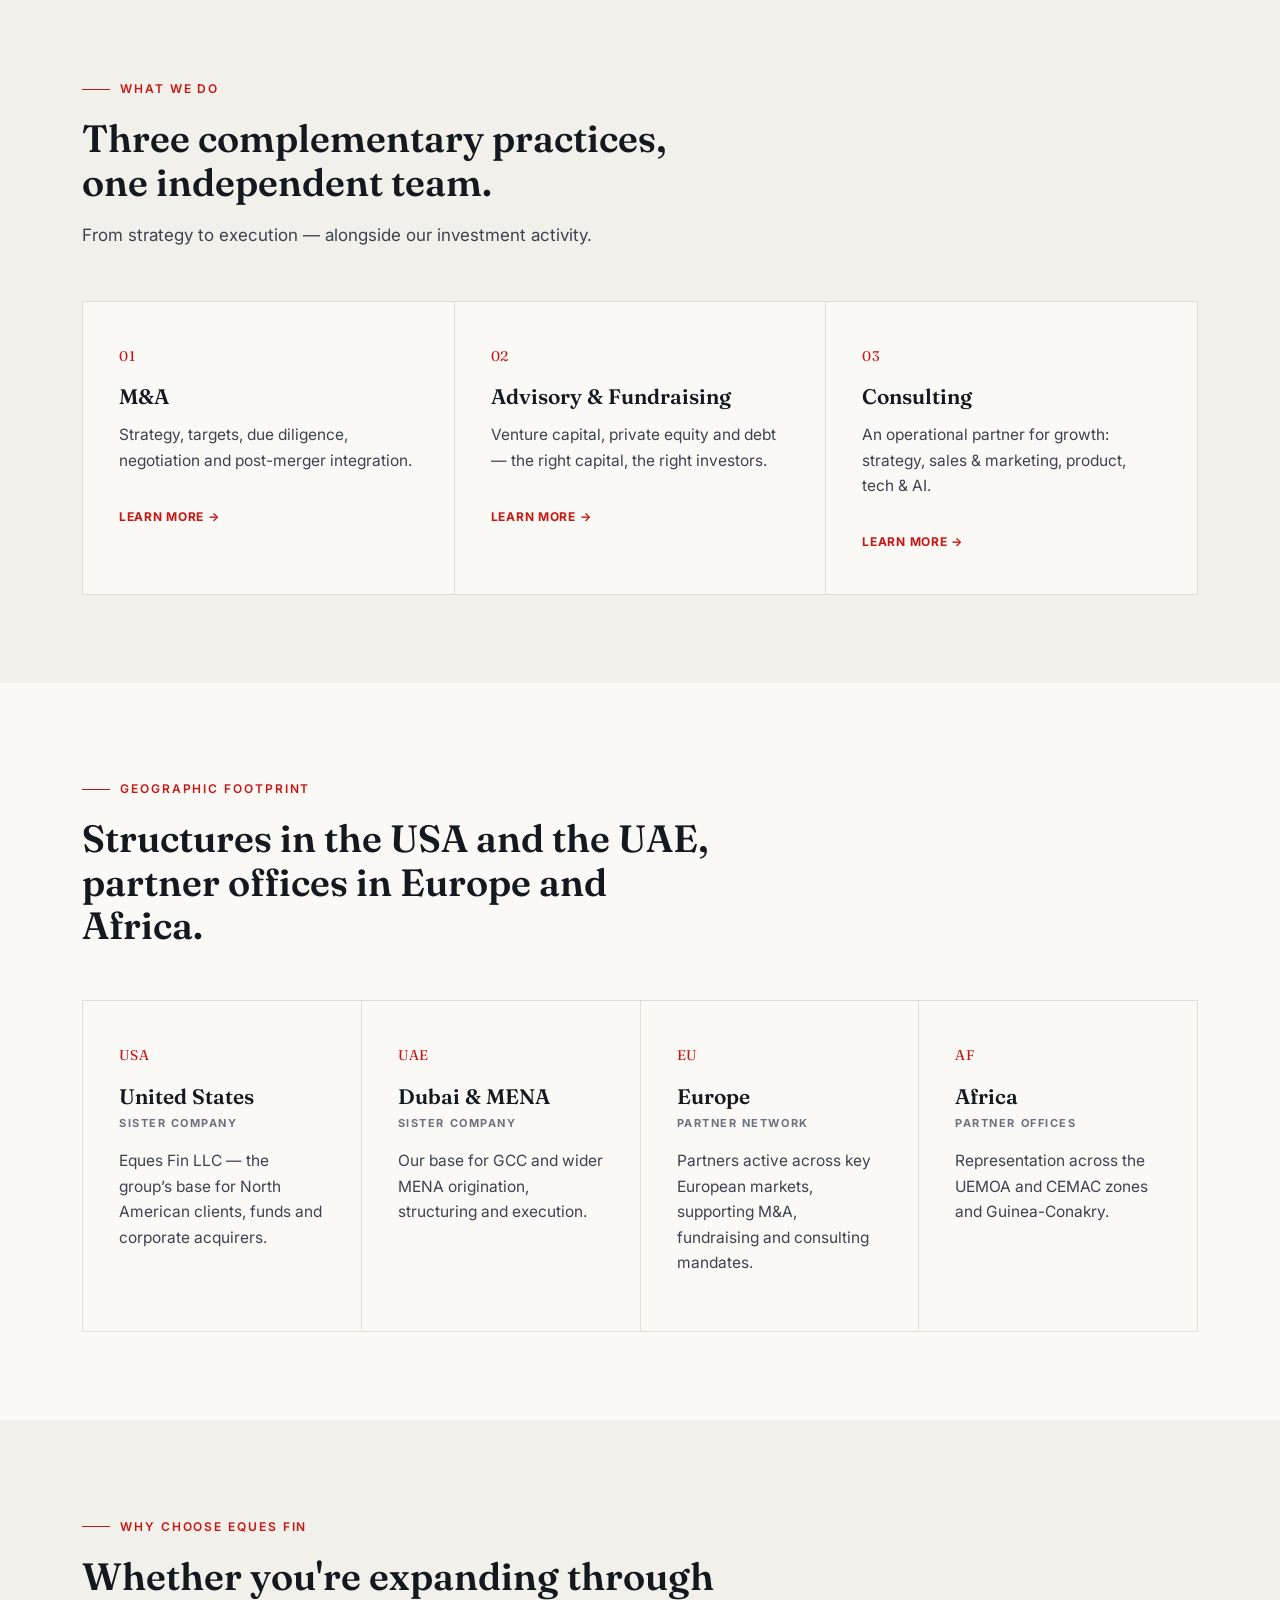
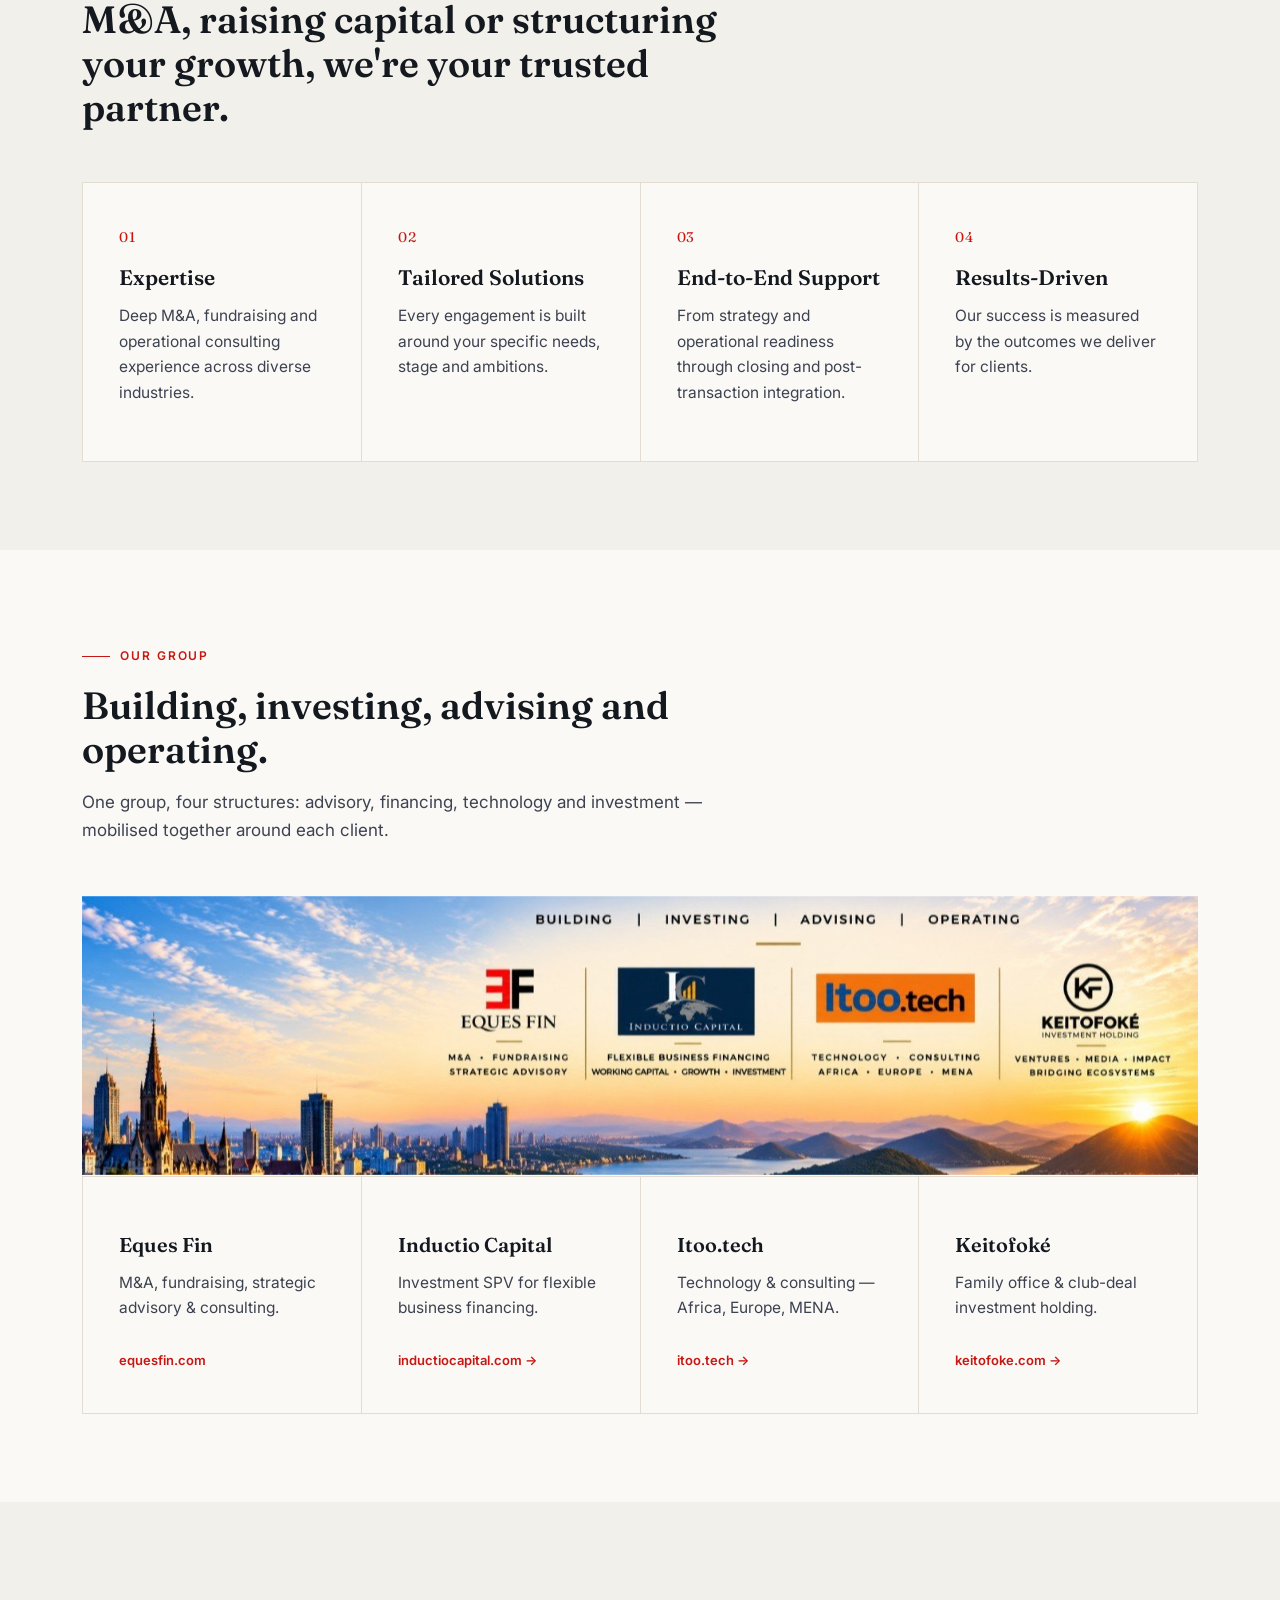
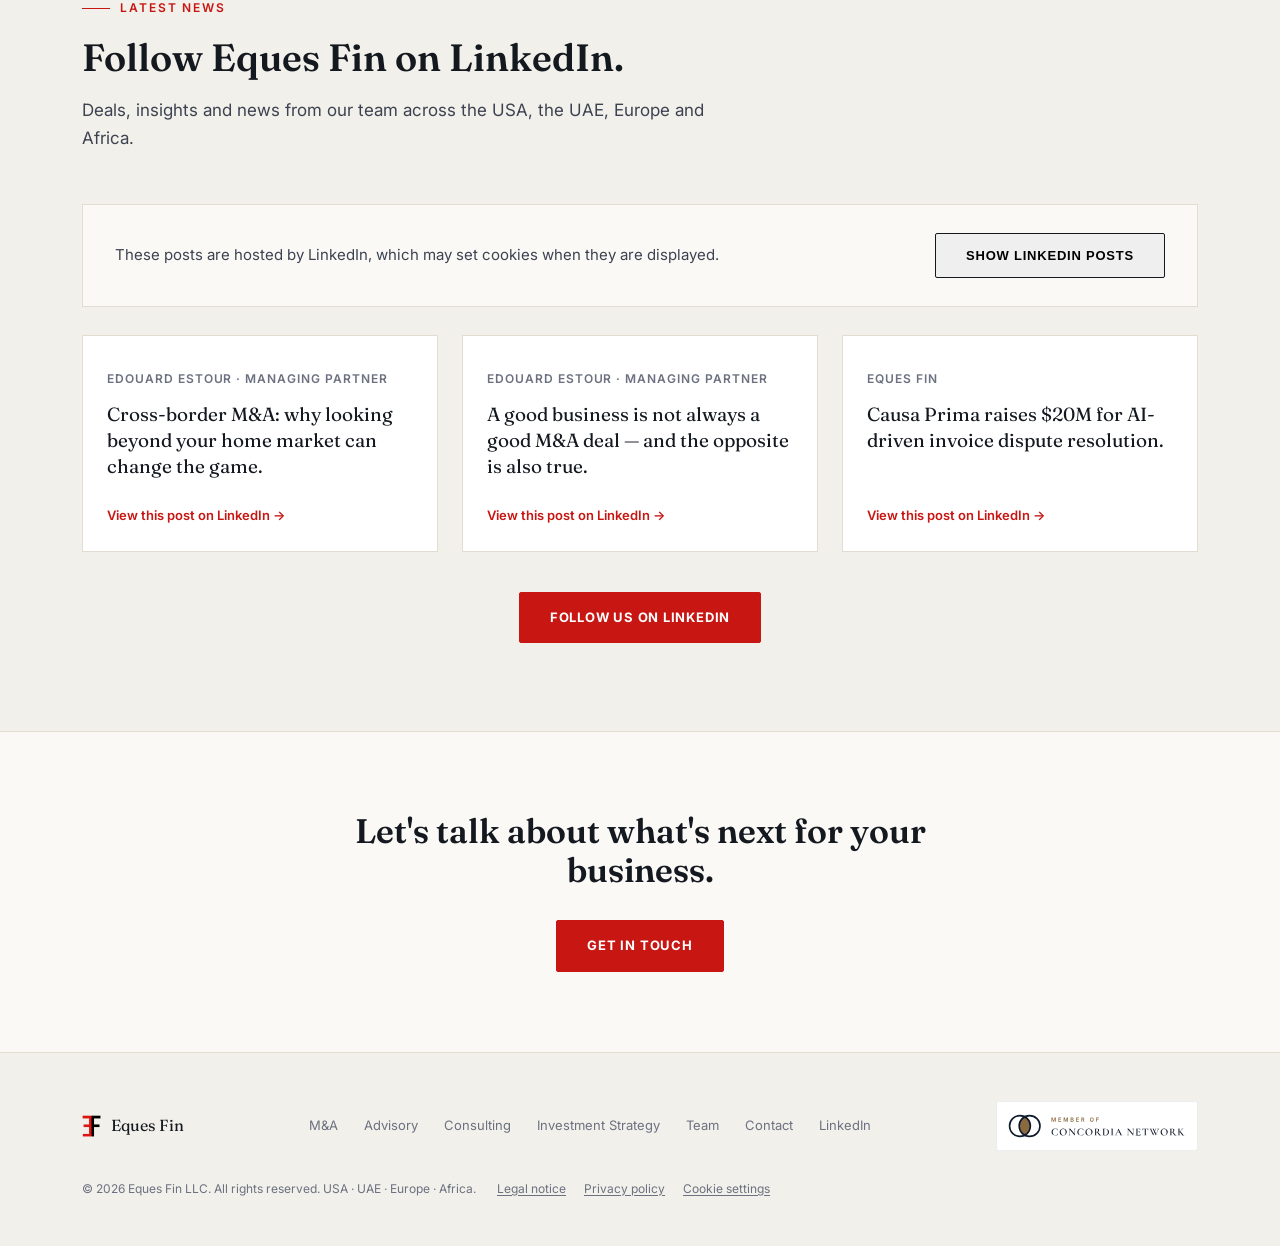
==== commit 5c0fb7ad: "Footer : badge « Member of Concordia Network » sur toutes les pages Co-Authored-By: Claude Opus 5.5 " ====
--- a/index.html
+++ b/index.html
@@ -280,6 +280,7 @@
       <a href="/contact">Contact</a>
       <a href="https://www.linkedin.com/company/equesfin/" target="_blank" rel="noopener">LinkedIn</a>
     </div>
+    <a class="footer-member" href="https://www.concordia-network.com" target="_blank" rel="noopener"><img src="/assets/img/concordia-member-light.svg" alt="Member of Concordia Network" width="200" height="50"></a>
     <div class="footer-copy">&copy; 2026 Eques Fin LLC. All rights reserved. USA &middot; UAE &middot; Europe &middot; Africa.
       <span class="footer-legal"><a href="/legal-notice">Legal notice</a><a href="/privacy-policy">Privacy policy</a><a href="/privacy-policy#cookies" data-cookie-settings>Cookie settings</a></span></div>
   </div>
--- a/assets/css/style.css
+++ b/assets/css/style.css
@@ -385,6 +385,9 @@
 .footer-brand img{height:22px;}
 .footer-links{display:flex;flex-wrap:wrap;gap:12px 26px;font-size:13px;color:var(--muted);}
 .footer-links a:hover{color:var(--ink);}
+.footer-member{display:inline-flex;}
+.footer-member img{height:50px;width:auto;}
+.footer-member:hover{opacity:.85;}
 .footer-copy{font-size:12px;color:var(--muted);width:100%;margin-top:8px;}
 
 /* ===== 2027 update — additions ===== */
